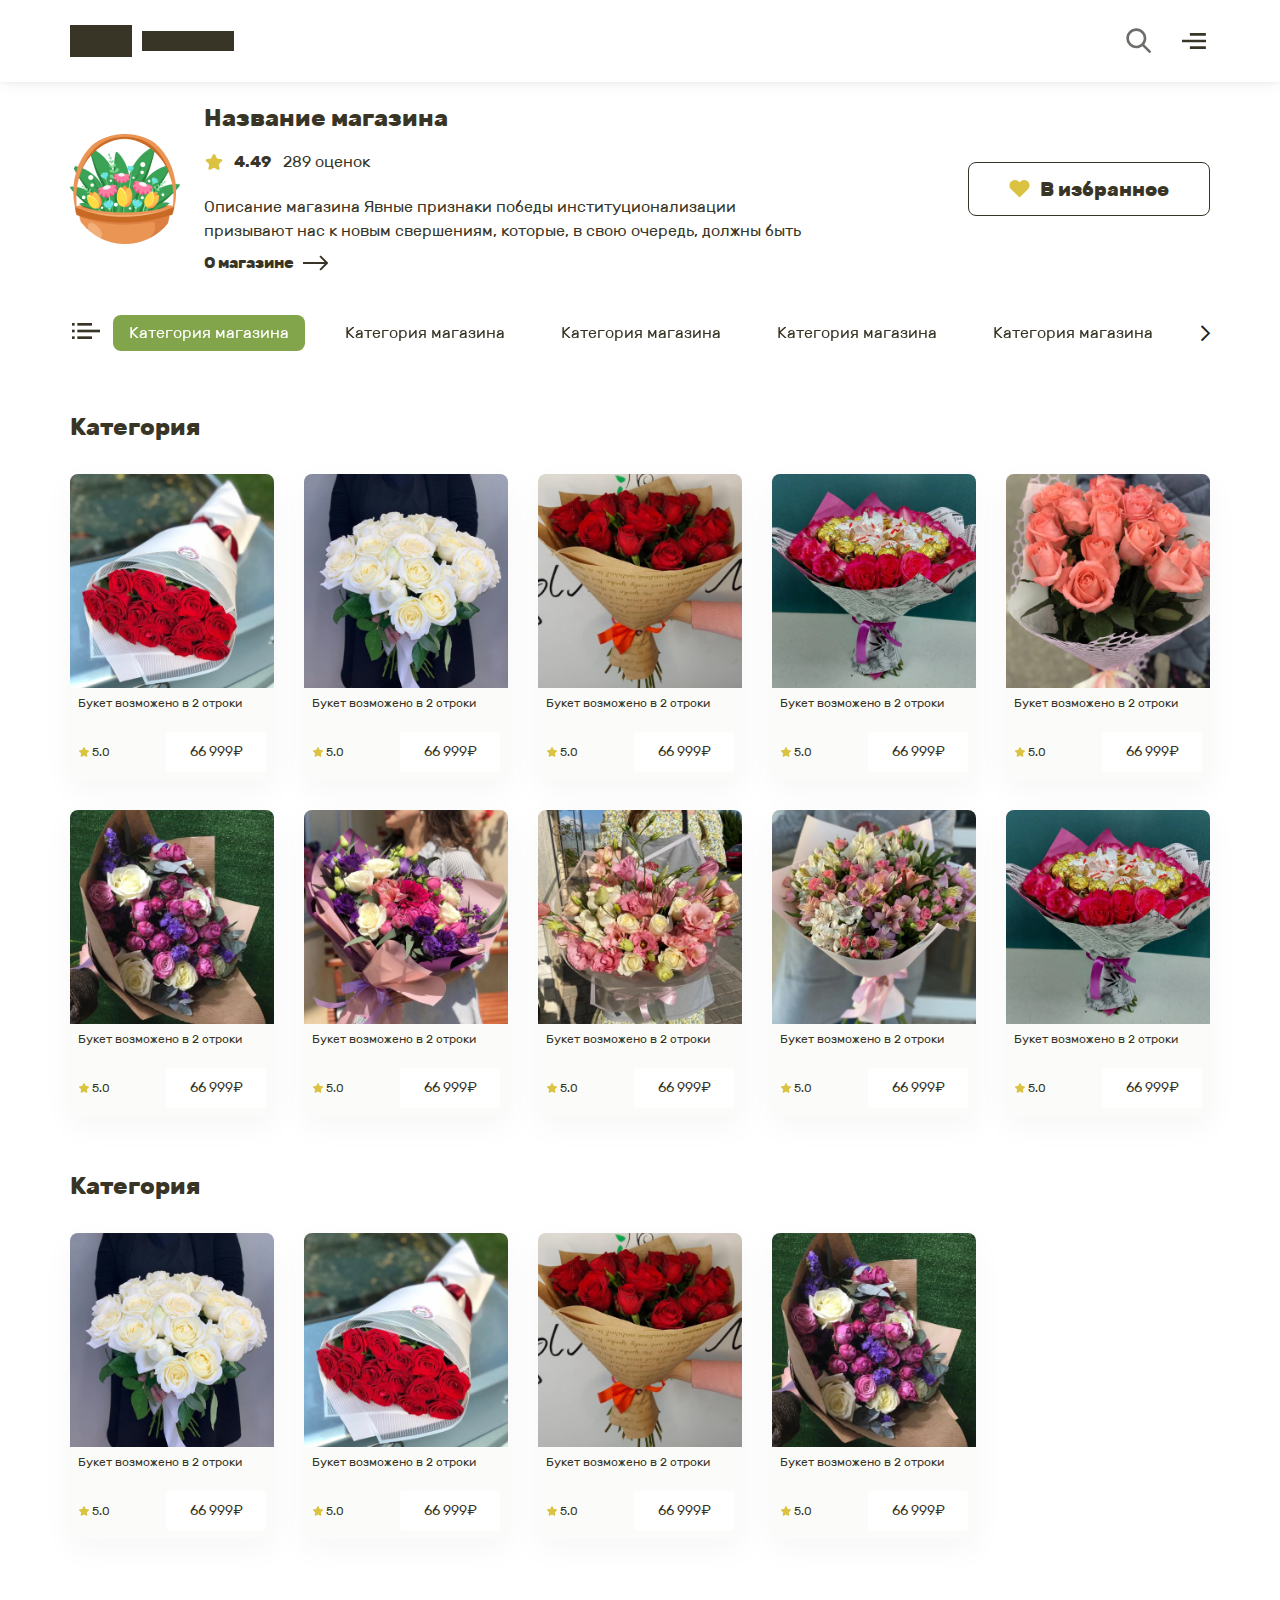
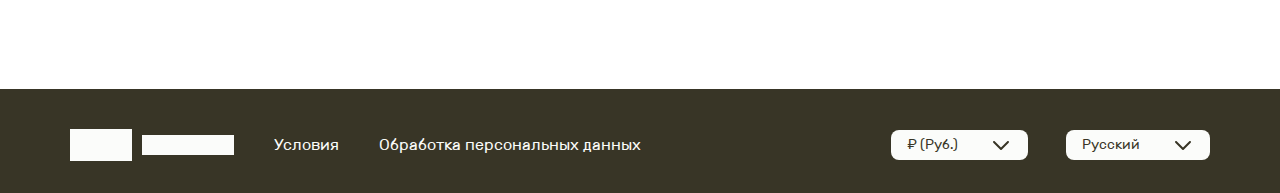
==== card-shop.html @ 94ed85bf "Add files via upload" ====
<!DOCTYPE html>
<!--[if lt IE 7]><html lang="ru" class="lt-ie9 lt-ie8 lt-ie7"><![endif]-->
<!--[if IE 7]><html lang="ru" class="lt-ie9 lt-ie8"><![endif]-->
<!--[if IE 8]><html lang="ru" class="lt-ie9"><![endif]-->
<!--[if gt IE 8]><!-->
<html lang="ru">
<!--<![endif]-->
<head>
	<meta charset="utf-8" />
	<title>Заголовок</title>
	<meta name="description" content="" />
	<meta http-equiv="X-UA-Compatible" content="IE=edge" />
	<meta name="viewport" content="width=device-width, initial-scale=1.0" />
	<meta name="format-detection" content="telephone=no" />
	<link rel="shortcut icon" href="favicon.png" />
	<link rel="stylesheet" href="libs/bootstrap/bootstrap-grid.css" />
	<link rel="stylesheet" href="libs/fontawesome-free-5.12.0-web/css/all.min.css" />
	<link rel="stylesheet" href="libs/ion.rangeSlider-master/css/ion.rangeSlider.min.css" />
	<link rel="stylesheet" href="libs/fancybox/jquery.fancybox.css" />
	<link rel="stylesheet" href="libs/slick-1.5.9/slick/slick.css" />
	<link rel="stylesheet" href="libs/slick-1.5.9/slick/slick-theme.css" />
	<link rel="stylesheet" href="css/fonts.css" />
	<link rel="stylesheet" href="css/main.css?ver=1.11" />
	<link rel="stylesheet" href="css/media.css?ver=1.11" />
</head>
<body>

	<div class="wrapper">

		<header class="header"> 
			<div class="container">
				<div class="header__wrap">
					<a href="#" class="logo">
						<img src="img/logo.svg" alt="alt">
					</a>
					<div class="header__right">
						<div class="search-form">
							<button class="btn-search"></button>
							<input type="text" placeholder="Поиск" required="required">
						</div>
						<a href="#" class="btn-menu"></a>
						<div class="modal-menu">
							<div class="modal-menu__close"></div>
							<div class="modal-menu__title">Клиент</div>
							<a href="#" class="modal-menu__link"><img src="img/ic_user.svg" alt="alt">Войти/ зарегистрироваться</a>
							<div class="modal-menu__title">Магазин</div>
							<a href="#" class="modal-menu__link"><img src="img/ic_shop.svg" alt="alt">Войти как магазин</a>
							<div class="modal-menu__bottom">
								<select>
									<option value="1">₽ (Руб.)</option>
									<option value="1">$ (Дол.)</option>
									<option value="1">₽ (Руб.)</option>
									<option value="1">$ (Дол.)</option>
								</select>
								<select>
									<option value="1">Русский</option>
									<option value="1">English</option>
									<option value="1">Русский</option>
									<option value="1">English</option>
								</select>
							</div>
						</div>
					</div>
				</div>
			</div>
		</header>

		<div class="card-shop">
			<div class="container">
				<div class="head-store">
					<img src="img/ic_store1_1.png" alt="alt">
					<div class="head-store__content">
						<div class="head-store__top">
							<div class="title-middle">Название магазина</div>
							<div class="rating-card"><img src="img/star.svg" alt="alt"><strong>4.49</strong>289 оценок</div>
						</div>
						<p>Описание магазина Явные признаки победы институционализации призывают нас к новым свершениям, которые, в свою очередь, должны быть </p>
						<a href="#modal-shop" class="link-more fancybox">О магазине <img src="img/arrow_right2.svg" alt="alt"></a>
					</div>
					<a href="#" class="btn-main btn-main_favorite"><img src="img/heart.svg" alt="alt">В избранное</a>
				</div>
				<div class="wrap-sorting">
					<a href="#" class="btn-sorting">
						<img src="img/menu2.svg" alt="alt">
					</a>
					<ul class="sorting-list">
						<li><a href="#" class="item-sorting active">Категория магазина</a></li>
						<li><a href="#" class="item-sorting">Категория магазина</a></li>
						<li><a href="#" class="item-sorting">Категория магазина</a></li>
						<li><a href="#" class="item-sorting">Категория магазина</a></li>
						<li><a href="#" class="item-sorting">Категория магазина</a></li>
						<li><a href="#" class="item-sorting">Категория магазина</a></li>
					</ul>
				</div>
			</div>
		</div>

		<div class="section-suggest">
			<div class="container">
				<div class="title-middle">Категория</div>
				<div class="row row_products">
					<div class="col col-md-4 col-6">
						<div class="item-catalog">
							<div class="item-catalog__image">
								<img src="img/cat1.jpg" alt="alt">
							</div>
							<div class="item-catalog__content">
								<div class="item-catalog__title">Букет возможено в 2 строки</div>
								<div class="item-catalog__bottom">
									<div class="item-catalog__rating"><img src="img/star.svg" alt="alt">5.0</div>
									<div class="item-catalog__price">66 999₽<a href="#" class="btn-main">Купить</a></div>
								</div>
							</div>
						</div>
					</div>
					<div class="col col-md-4 col-6">
						<div class="item-catalog">
							<div class="item-catalog__image">
								<img src="img/cat2.jpg" alt="alt">
							</div>
							<div class="item-catalog__content">
								<div class="item-catalog__title">Букет возможено в 2 строки</div>
								<div class="item-catalog__bottom">
									<div class="item-catalog__rating"><img src="img/star.svg" alt="alt">5.0</div>
									<div class="item-catalog__price">66 999₽<a href="#" class="btn-main">Купить</a></div>
								</div>
							</div>
						</div>
					</div>
					<div class="col col-md-4 col-6">
						<div class="item-catalog">
							<div class="item-catalog__image">
								<img src="img/cat3.jpg" alt="alt">
							</div>
							<div class="item-catalog__content">
								<div class="item-catalog__title">Букет возможено в 2 строки</div>
								<div class="item-catalog__bottom">
									<div class="item-catalog__rating"><img src="img/star.svg" alt="alt">5.0</div>
									<div class="item-catalog__price">66 999₽<a href="#" class="btn-main">Купить</a></div>
								</div>
							</div>
						</div>
					</div>
					<div class="col col-md-4 col-6">
						<div class="item-catalog">
							<div class="item-catalog__image">
								<img src="img/cat4.jpg" alt="alt">
							</div>
							<div class="item-catalog__content">
								<div class="item-catalog__title">Букет возможено в 2 строки</div>
								<div class="item-catalog__bottom">
									<div class="item-catalog__rating"><img src="img/star.svg" alt="alt">5.0</div>
									<div class="item-catalog__price">66 999₽<a href="#" class="btn-main">Купить</a></div>
								</div>
							</div>
						</div>
					</div>
					<div class="col col-md-4 col-6">
						<div class="item-catalog">
							<div class="item-catalog__image">
								<img src="img/cat5.jpg" alt="alt">
							</div>
							<div class="item-catalog__content">
								<div class="item-catalog__title">Букет возможено в 2 строки</div>
								<div class="item-catalog__bottom">
									<div class="item-catalog__rating"><img src="img/star.svg" alt="alt">5.0</div>
									<div class="item-catalog__price">66 999₽<a href="#" class="btn-main">Купить</a></div>
								</div>
							</div>
						</div>
					</div>
					<div class="col col-md-4 col-6">
						<div class="item-catalog">
							<div class="item-catalog__image">
								<img src="img/cat6.jpg" alt="alt">
							</div>
							<div class="item-catalog__content">
								<div class="item-catalog__title">Букет возможено в 2 строки</div>
								<div class="item-catalog__bottom">
									<div class="item-catalog__rating"><img src="img/star.svg" alt="alt">5.0</div>
									<div class="item-catalog__price">66 999₽<a href="#" class="btn-main">Купить</a></div>
								</div>
							</div>
						</div>
					</div>
					<div class="col col-md-4 col-6">
						<div class="item-catalog">
							<div class="item-catalog__image">
								<img src="img/cat7.jpg" alt="alt">
							</div>
							<div class="item-catalog__content">
								<div class="item-catalog__title">Букет возможено в 2 строки</div>
								<div class="item-catalog__bottom">
									<div class="item-catalog__rating"><img src="img/star.svg" alt="alt">5.0</div>
									<div class="item-catalog__price">66 999₽<a href="#" class="btn-main">Купить</a></div>
								</div>
							</div>
						</div>
					</div>
					<div class="col col-md-4 col-6">
						<div class="item-catalog">
							<div class="item-catalog__image">
								<img src="img/cat8.jpg" alt="alt">
							</div>
							<div class="item-catalog__content">
								<div class="item-catalog__title">Букет возможено в 2 строки</div>
								<div class="item-catalog__bottom">
									<div class="item-catalog__rating"><img src="img/star.svg" alt="alt">5.0</div>
									<div class="item-catalog__price">66 999₽<a href="#" class="btn-main">Купить</a></div>
								</div>
							</div>
						</div>
					</div>
					<div class="col col-md-4 col-6">
						<div class="item-catalog">
							<div class="item-catalog__image">
								<img src="img/cat9.jpg" alt="alt">
							</div>
							<div class="item-catalog__content">
								<div class="item-catalog__title">Букет возможено в 2 строки</div>
								<div class="item-catalog__bottom">
									<div class="item-catalog__rating"><img src="img/star.svg" alt="alt">5.0</div>
									<div class="item-catalog__price">66 999₽<a href="#" class="btn-main">Купить</a></div>
								</div>
							</div>
						</div>
					</div>
					<div class="col col-md-4 col-6">
						<div class="item-catalog">
							<div class="item-catalog__image">
								<img src="img/cat4.jpg" alt="alt">
							</div>
							<div class="item-catalog__content">
								<div class="item-catalog__title">Букет возможено в 2 строки</div>
								<div class="item-catalog__bottom">
									<div class="item-catalog__rating"><img src="img/star.svg" alt="alt">5.0</div>
									<div class="item-catalog__price">66 999₽<a href="#" class="btn-main">Купить</a></div>
								</div>
							</div>
						</div>
					</div>
				</div>
				<br>
				<div class="title-middle">Категория</div>
				<div class="row row_products">
					<div class="col col-md-4 col-6">
						<div class="item-catalog">
							<div class="item-catalog__image">
								<img src="img/cat2.jpg" alt="alt">
							</div>
							<div class="item-catalog__content">
								<div class="item-catalog__title">Букет возможено в 2 строки</div>
								<div class="item-catalog__bottom">
									<div class="item-catalog__rating"><img src="img/star.svg" alt="alt">5.0</div>
									<div class="item-catalog__price">66 999₽<a href="#" class="btn-main">Купить</a></div>
								</div>
							</div>
						</div>
					</div>
					<div class="col col-md-4 col-6">
						<div class="item-catalog">
							<div class="item-catalog__image">
								<img src="img/cat1.jpg" alt="alt">
							</div>
							<div class="item-catalog__content">
								<div class="item-catalog__title">Букет возможено в 2 строки</div>
								<div class="item-catalog__bottom">
									<div class="item-catalog__rating"><img src="img/star.svg" alt="alt">5.0</div>
									<div class="item-catalog__price">66 999₽<a href="#" class="btn-main">Купить</a></div>
								</div>
							</div>
						</div>
					</div>
					<div class="col col-md-4 col-6">
						<div class="item-catalog">
							<div class="item-catalog__image">
								<img src="img/cat3.jpg" alt="alt">
							</div>
							<div class="item-catalog__content">
								<div class="item-catalog__title">Букет возможено в 2 строки</div>
								<div class="item-catalog__bottom">
									<div class="item-catalog__rating"><img src="img/star.svg" alt="alt">5.0</div>
									<div class="item-catalog__price">66 999₽<a href="#" class="btn-main">Купить</a></div>
								</div>
							</div>
						</div>
					</div>
					<div class="col col-md-4 col-6">
						<div class="item-catalog">
							<div class="item-catalog__image">
								<img src="img/cat6.jpg" alt="alt">
							</div>
							<div class="item-catalog__content">
								<div class="item-catalog__title">Букет возможено в 2 строки</div>
								<div class="item-catalog__bottom">
									<div class="item-catalog__rating"><img src="img/star.svg" alt="alt">5.0</div>
									<div class="item-catalog__price">66 999₽<a href="#" class="btn-main">Купить</a></div>
								</div>
							</div>
						</div>
					</div>
				</div>
			</div>
		</div>

		<footer class="footer">
			<div class="container">
				<div class="footer__wrap">
					<div class="footer__left">
						<a href="#" class="logo">
							<img src="img/logo2.svg" alt="alt">
						</a>
						<ul class="footer__nav">
							<li><a href="#">Условия</a></li>
							<li><a href="#">Обработка персональных данных</a></li>
						</ul>
					</div>
					<div class="footer__right">
						<select>
							<option value="1">₽ (Руб.)</option>
							<option value="1">$ (Дол.)</option>
							<option value="1">₽ (Руб.)</option>
							<option value="1">$ (Дол.)</option>
						</select>
						<select>
							<option value="1">Русский</option>
							<option value="1">English</option>
							<option value="1">Русский</option>
							<option value="1">English</option>
						</select>
					</div>
				</div>
			</div>
		</footer>
		
	</div>

	<div id="modal-shop" class="modal-block">
		<div class="modal-wrap">
			<div class="title-section">Название магазина</div>
			<div class="row">
				<div class="col-lg-11">
					<p>Описание магазина Явные признаки победы институционализации призывают нас к новым свершениям, которые, в свою очередь, должны быть  Описание магазина Явные признаки победы институционализации призывают нас к новым свершениям, которые, в свою очередь, должны быть Описание магазина Явные признаки победы институционализации призывают нас к новым свершениям, которые, в свою очередь, должны быть </p>
				</div>
			</div>
			<div class="title-middle">Адрес</div>
			<p>ул. Большая морская 2</p>
			<div id="map-modal"></div>
			<div class="title-middle">Время работы</div>
			<div class="time-wrap">
				<div class="time-line">
					<div>Понедельник: </div>
					<div>7:00 — 23:00</div>
				</div>
				<div class="time-line">
					<div>Вторник: </div>
					<div>7:00 — 23:00</div>
				</div>
				<div class="time-line">
					<div>Среда: </div>
					<div>7:00 — 23:00</div>
				</div>
				<div class="time-line">
					<div>Четверг: </div>
					<div>7:00 — 23:00</div>
				</div>
				<div class="time-line">
					<div>Пятница: </div>
					<div>7:00 — 23:00</div>
				</div>
				<div class="time-line">
					<div>Суббота: </div>
					<div>7:00 — 23:00</div>
				</div>
				<div class="time-line">
					<div>Воскресенье: </div>
					<div>7:00 — 23:00</div>
				</div>
			</div>
			<div class="title-middle">Юр. данные</div>
			<p>Описание магазина Явные <br>признаки победы </p>
		</div>
	</div>

	<!--[if lt IE 9]>
	<script src="libs/html5shiv/es5-shim.min.js"></script>
	<script src="libs/html5shiv/html5shiv.min.js"></script>
	<script src="libs/html5shiv/html5shiv-printshiv.min.js"></script>
	<script src="libs/respond/respond.min.js"></script>
<![endif]-->
<script src="libs/jquery/jquery-1.11.1.min.js"></script>
<script src="libs/jquery-mousewheel/jquery.mousewheel.min.js"></script>
<script src="libs/fancybox/jquery.fancybox.pack.js"></script>
<script src="libs/slick-1.5.9/slick/slick.min.js"></script>
<script src="libs/scroll2id/PageScroll2id.min.js"></script>
<script src="libs/mask/jquery.maskedinput.js"></script>
<script src="libs/waypoints/waypoints-1.6.2.min.js"></script>
<script src="libs/ion.rangeSlider-master/js/ion.rangeSlider.min.js"></script>
<script src="libs/jQueryFormStyler-master/jquery.formstyler.min.js"></script>
<script src="js/common.js?ver=1.11"></script>
<script src="https://api-maps.yandex.ru/2.1/?lang=ru_RU"></script>
<script>
	$(document).ready(function() {
		ymaps.ready(init);

		function init() {

			var myMap = new ymaps.Map('map-modal', {
				center: [44.610996, 33.520042],
				zoom: 16
			}, {
				searchControlProvider: 'yandex#search'
			});		

			myPlacemark1 = new ymaps.Placemark([44.610996, 33.520042], {
				balloonContent: '<p class="text-map">ул. Большая морская 2</p>'
			}, {
				 preset: 'islands#redIcon'
			});
			myMap.controls.remove('searchControl');
			myMap.behaviors.disable('scrollZoom');
			myMap.geoObjects.add(myPlacemark1);
		}
	});
</script>
<!-- Yandex.Metrika counter --><!-- /Yandex.Metrika counter -->
<!-- Google Analytics counter --><!-- /Google Analytics counter -->
</body>
</html>
---- libs/ion.rangeSlider-master/css/ion.rangeSlider.min.css ----
/*!Ion.RangeSlider, 2.3.1, © Denis Ineshin, 2010 - 2019, IonDen.com, Build date: 2019-12-19 16:51:02*/.irs{position:relative;display:block;-webkit-touch-callout:none;-webkit-user-select:none;-khtml-user-select:none;-moz-user-select:none;-ms-user-select:none;user-select:none;font-size:12px;font-family:Arial,sans-serif}.irs-line{position:relative;display:block;overflow:hidden;outline:none !important}.irs-bar{position:absolute;display:block;left:0;width:0}.irs-shadow{position:absolute;display:none;left:0;width:0}.irs-handle{position:absolute;display:block;box-sizing:border-box;cursor:default;z-index:1}.irs-handle.type_last{z-index:2}.irs-min,.irs-max{position:absolute;display:block;cursor:default}.irs-min{left:0}.irs-max{right:0}.irs-from,.irs-to,.irs-single{position:absolute;display:block;top:0;left:0;cursor:default;white-space:nowrap}.irs-grid{position:absolute;display:none;bottom:0;left:0;width:100%;height:20px}.irs-with-grid .irs-grid{display:block}.irs-grid-pol{position:absolute;top:0;left:0;width:1px;height:8px;background:#000}.irs-grid-pol.small{height:4px}.irs-grid-text{position:absolute;bottom:0;left:0;white-space:nowrap;text-align:center;font-size:9px;line-height:9px;padding:0 3px;color:#000}.irs-disable-mask{position:absolute;display:block;top:0;left:-1%;width:102%;height:100%;cursor:default;background:rgba(0,0,0,0);z-index:2}.lt-ie9 .irs-disable-mask{background:#000;filter:alpha(opacity=0);cursor:not-allowed}.irs-disabled{opacity:.4}.irs-hidden-input{position:absolute !important;display:block !important;top:0 !important;left:0 !important;width:0 !important;height:0 !important;font-size:0 !important;line-height:0 !important;padding:0 !important;margin:0 !important;overflow:hidden;outline:none !important;z-index:-9999 !important;background:none !important;border-style:solid !important;border-color:transparent !important}.irs--flat{height:40px}.irs--flat.irs-with-grid{height:60px}.irs--flat .irs-line{top:25px;height:12px;background-color:#e1e4e9;border-radius:4px}.irs--flat .irs-bar{top:25px;height:12px;background-color:#ed5565}.irs--flat .irs-bar--single{border-radius:4px 0 0 4px}.irs--flat .irs-shadow{height:1px;bottom:16px;background-color:#e1e4e9}.irs--flat .irs-handle{top:22px;width:16px;height:18px;background-color:transparent}.irs--flat .irs-handle>i:first-child{position:absolute;display:block;top:0;left:50%;width:2px;height:100%;margin-left:-1px;background-color:#da4453}.irs--flat .irs-handle.state_hover>i:first-child,.irs--flat .irs-handle:hover>i:first-child{background-color:#a43540}.irs--flat .irs-min,.irs--flat .irs-max{top:0;padding:1px 3px;color:#999;font-size:10px;line-height:1.333;text-shadow:none;background-color:#e1e4e9;border-radius:4px}.irs--flat .irs-from,.irs--flat .irs-to,.irs--flat .irs-single{color:white;font-size:10px;line-height:1.333;text-shadow:none;padding:1px 5px;background-color:#ed5565;border-radius:4px}.irs--flat .irs-from:before,.irs--flat .irs-to:before,.irs--flat .irs-single:before{position:absolute;display:block;content:"";bottom:-6px;left:50%;width:0;height:0;margin-left:-3px;overflow:hidden;border:3px solid transparent;border-top-color:#ed5565}.irs--flat .irs-grid-pol{background-color:#e1e4e9}.irs--flat .irs-grid-text{color:#999}.irs--big{height:55px}.irs--big.irs-with-grid{height:70px}.irs--big .irs-line{top:33px;height:12px;background-color:white;background:linear-gradient(to bottom, #ddd -50%, white 150%);border:1px solid #ccc;border-radius:12px}.irs--big .irs-bar{top:33px;height:12px;background-color:#92bce0;border:1px solid #428bca;background:linear-gradient(to bottom, #ffffff 0%, #428bca 30%, #b9d4ec 100%);box-shadow:inset 0 0 1px 1px rgba(255,255,255,0.5)}.irs--big .irs-bar--single{border-radius:12px 0 0 12px}.irs--big .irs-shadow{height:1px;bottom:16px;background-color:rgba(66,139,202,0.5)}.irs--big .irs-handle{top:25px;width:30px;height:30px;border:1px solid rgba(0,0,0,0.3);background-color:#cbcfd5;background:linear-gradient(to bottom, white 0%, #B4B9BE 30%, white 100%);box-shadow:1px 1px 2px rgba(0,0,0,0.2),inset 0 0 3px 1px white;border-radius:30px}.irs--big .irs-handle.state_hover,.irs--big .irs-handle:hover{border-color:rgba(0,0,0,0.45);background-color:#939ba7;background:linear-gradient(to bottom, white 0%, #919BA5 30%, white 100%)}.irs--big .irs-min,.irs--big .irs-max{top:0;padding:1px 5px;color:white;text-shadow:none;background-color:#9f9f9f;border-radius:3px}.irs--big .irs-from,.irs--big .irs-to,.irs--big .irs-single{color:white;text-shadow:none;padding:1px 5px;background-color:#428bca;background:linear-gradient(to bottom, #428bca 0%, #3071a9 100%);border-radius:3px}.irs--big .irs-grid-pol{background-color:#428bca}.irs--big .irs-grid-text{color:#428bca}.irs--modern{height:55px}.irs--modern.irs-with-grid{height:55px}.irs--modern .irs-line{top:25px;height:5px;background-color:#d1d6e0;background:linear-gradient(to bottom, #e0e4ea 0%, #d1d6e0 100%);border:1px solid #a3adc1;border-bottom-width:0;border-radius:5px}.irs--modern .irs-bar{top:25px;height:5px;background:#20b426;background:linear-gradient(to bottom, #20b426 0%, #18891d 100%)}.irs--modern .irs-bar--single{border-radius:5px 0 0 5px}.irs--modern .irs-shadow{height:1px;bottom:21px;background-color:rgba(209,214,224,0.5)}.irs--modern .irs-handle{top:37px;width:12px;height:13px;border:1px solid #a3adc1;border-top-width:0;box-shadow:1px 1px 1px rgba(0,0,0,0.1);border-radius:0 0 3px 3px}.irs--modern .irs-handle>i:nth-child(1){position:absolute;display:block;top:-4px;left:1px;width:6px;height:6px;border:1px solid #a3adc1;background:white;transform:rotate(45deg)}.irs--modern .irs-handle>i:nth-child(2){position:absolute;display:block;box-sizing:border-box;top:0;left:0;width:10px;height:12px;background:#e9e6e6;background:linear-gradient(to bottom, white 0%, #e9e6e6 100%);border-radius:0 0 3px 3px}.irs--modern .irs-handle>i:nth-child(3){position:absolute;display:block;box-sizing:border-box;top:3px;left:3px;width:4px;height:5px;border-left:1px solid #a3adc1;border-right:1px solid #a3adc1}.irs--modern .irs-handle.state_hover,.irs--modern .irs-handle:hover{border-color:#7685a2;background:#c3c7cd;background:linear-gradient(to bottom, #ffffff 0%, #919ba5 30%, #ffffff 100%)}.irs--modern .irs-handle.state_hover>i:nth-child(1),.irs--modern .irs-handle:hover>i:nth-child(1){border-color:#7685a2}.irs--modern .irs-handle.state_hover>i:nth-child(3),.irs--modern .irs-handle:hover>i:nth-child(3){border-color:#48536a}.irs--modern .irs-min,.irs--modern .irs-max{top:0;font-size:10px;line-height:1.333;text-shadow:none;padding:1px 5px;color:white;background-color:#d1d6e0;border-radius:5px}.irs--modern .irs-from,.irs--modern .irs-to,.irs--modern .irs-single{font-size:10px;line-height:1.333;text-shadow:none;padding:1px 5px;background-color:#20b426;color:white;border-radius:5px}.irs--modern .irs-from:before,.irs--modern .irs-to:before,.irs--modern .irs-single:before{position:absolute;display:block;content:"";bottom:-6px;left:50%;width:0;height:0;margin-left:-3px;overflow:hidden;border:3px solid transparent;border-top-color:#20b426}.irs--modern .irs-grid{height:25px}.irs--modern .irs-grid-pol{background-color:#dedede}.irs--modern .irs-grid-text{color:silver;font-size:13px}.irs--sharp{height:50px;font-size:12px;line-height:1}.irs--sharp.irs-with-grid{height:57px}.irs--sharp .irs-line{top:30px;height:2px;background-color:black;border-radius:2px}.irs--sharp .irs-bar{top:30px;height:2px;background-color:#ee22fa}.irs--sharp .irs-bar--single{border-radius:2px 0 0 2px}.irs--sharp .irs-shadow{height:1px;bottom:21px;background-color:rgba(0,0,0,0.5)}.irs--sharp .irs-handle{top:25px;width:10px;height:10px;background-color:#a804b2}.irs--sharp .irs-handle>i:first-child{position:absolute;display:block;top:100%;left:0;width:0;height:0;border:5px solid transparent;border-top-color:#a804b2}.irs--sharp .irs-handle.state_hover,.irs--sharp .irs-handle:hover{background-color:black}.irs--sharp .irs-handle.state_hover>i:first-child,.irs--sharp .irs-handle:hover>i:first-child{border-top-color:black}.irs--sharp .irs-min,.irs--sharp .irs-max{color:white;font-size:14px;line-height:1;top:0;padding:3px 4px;opacity:.4;background-color:#a804b2;border-radius:2px}.irs--sharp .irs-from,.irs--sharp .irs-to,.irs--sharp .irs-single{font-size:14px;line-height:1;text-shadow:none;padding:3px 4px;background-color:#a804b2;color:white;border-radius:2px}.irs--sharp .irs-from:before,.irs--sharp .irs-to:before,.irs--sharp .irs-single:before{position:absolute;display:block;content:"";bottom:-6px;left:50%;width:0;height:0;margin-left:-3px;overflow:hidden;border:3px solid transparent;border-top-color:#a804b2}.irs--sharp .irs-grid{height:25px}.irs--sharp .irs-grid-pol{background-color:#dedede}.irs--sharp .irs-grid-text{color:silver;font-size:13px}.irs--round{height:50px}.irs--round.irs-with-grid{height:65px}.irs--round .irs-line{top:36px;height:4px;background-color:#dee4ec;border-radius:4px}.irs--round .irs-bar{top:36px;height:4px;background-color:#006cfa}.irs--round .irs-bar--single{border-radius:4px 0 0 4px}.irs--round .irs-shadow{height:4px;bottom:21px;background-color:rgba(222,228,236,0.5)}.irs--round .irs-handle{top:26px;width:24px;height:24px;border:4px solid #006cfa;background-color:white;border-radius:24px;box-shadow:0 1px 3px rgba(0,0,255,0.3)}.irs--round .irs-handle.state_hover,.irs--round .irs-handle:hover{background-color:#f0f6ff}.irs--round .irs-min,.irs--round .irs-max{color:#333;font-size:14px;line-height:1;top:0;padding:3px 5px;background-color:rgba(0,0,0,0.1);border-radius:4px}.irs--round .irs-from,.irs--round .irs-to,.irs--round .irs-single{font-size:14px;line-height:1;text-shadow:none;padding:3px 5px;background-color:#006cfa;color:white;border-radius:4px}.irs--round .irs-from:before,.irs--round .irs-to:before,.irs--round .irs-single:before{position:absolute;display:block;content:"";bottom:-6px;left:50%;width:0;height:0;margin-left:-3px;overflow:hidden;border:3px solid transparent;border-top-color:#006cfa}.irs--round .irs-grid{height:25px}.irs--round .irs-grid-pol{background-color:#dedede}.irs--round .irs-grid-text{color:silver;font-size:13px}.irs--square{height:50px}.irs--square.irs-with-grid{height:60px}.irs--square .irs-line{top:31px;height:4px;background-color:#dedede}.irs--square .irs-bar{top:31px;height:4px;background-color:black}.irs--square .irs-shadow{height:2px;bottom:21px;background-color:#dedede}.irs--square .irs-handle{top:25px;width:16px;height:16px;border:3px solid black;background-color:white;-webkit-transform:rotate(45deg);-ms-transform:rotate(45deg);transform:rotate(45deg)}.irs--square .irs-handle.state_hover,.irs--square .irs-handle:hover{background-color:#f0f6ff}.irs--square .irs-min,.irs--square .irs-max{color:#333;font-size:14px;line-height:1;top:0;padding:3px 5px;background-color:rgba(0,0,0,0.1)}.irs--square .irs-from,.irs--square .irs-to,.irs--square .irs-single{font-size:14px;line-height:1;text-shadow:none;padding:3px 5px;background-color:black;color:white}.irs--square .irs-grid{height:25px}.irs--square .irs-grid-pol{background-color:#dedede}.irs--square .irs-grid-text{color:silver;font-size:11px}
---- css/fonts.css ----
@font-face {
font-family: 'Rubik';
src: url('../fonts/Rubik-Regular.eot');
src: url('../fonts/Rubik-Regular.eot?#iefix') format('embedded-opentype'),
url('../fonts/Rubik-Regular.woff') format('woff'),
url('../fonts/Rubik-Regular.ttf') format('truetype');
font-weight: normal;
font-style: normal;
}
@font-face {
font-family: 'Rubik';
src: url('../fonts/Rubik-Light.eot');
src: url('../fonts/Rubik-Light.eot?#iefix') format('embedded-opentype'),
url('../fonts/Rubik-Light.woff') format('woff'),
url('../fonts/Rubik-Light.ttf') format('truetype');
font-weight: 300;
font-style: normal;
}
@font-face {
font-family: 'Rubik';
src: url('../fonts/Rubik-Medium.eot');
src: url('../fonts/Rubik-Medium.eot?#iefix') format('embedded-opentype'),
url('../fonts/Rubik-Medium.woff') format('woff'),
url('../fonts/Rubik-Medium.ttf') format('truetype');
font-weight: 500;
font-style: normal;
}
@font-face {
font-family: 'Rubik';
src: url('../fonts/Rubik-Bold.eot');
src: url('../fonts/Rubik-Bold.eot?#iefix') format('embedded-opentype'),
url('../fonts/Rubik-Bold.woff') format('woff'),
url('../fonts/Rubik-Bold.ttf') format('truetype');
font-weight: 700;
font-style: normal;
}

@font-face {
font-family: 'Rubik';
src: url('../fonts/Rubik-Black.eot');
src: url('../fonts/Rubik-Black.eot?#iefix') format('embedded-opentype'),
url('../fonts/Rubik-Black.woff') format('woff'),
url('../fonts/Rubik-Black.ttf') format('truetype');
font-weight: 800;
font-style: normal;
}
---- css/main.css ----
*::-webkit-input-placeholder {
	color: #666;
	opacity: 1;
}
*:-moz-placeholder {
	color: #666;
	opacity: 1;
}
*::-moz-placeholder {
	color: #666;
	opacity: 1;
}
*:-ms-input-placeholder {
	color: #666;
	opacity: 1;
}

body input:focus:required:invalid,
body textarea:focus:required:invalid {
	
} 
body input:required:valid,
body textarea:required:valid {
	
}
body { 
	font-family: 'Rubik';
	font-size: 16px; 
	line-height: 24px;
	color: #383526;
	overflow-x: hidden;
	margin: 0;
	background-color: #fff;
}
button {
	cursor: pointer;
}
h1,h2,h3,h4,h5,h6 {
	padding: 0;
	margin: 0;
	font-weight: normal;
}
.wrapper {
	padding-top: 82px;
	overflow: hidden;
}
a {
	text-decoration: none;
	outline: none;
}
* {
	outline: none !important;
}
ul {
	padding: 0;
	margin: 0;
}
ul li {
	list-style-type: none;
	outline: none;
}
img {
	outline: none;
	display: block;
}
p {
	padding: 0;
	margin: 0;
}

.title-big {
	font-size: 48px;
	line-height: 56px;
	font-weight: 700;
}
.btn-main {
	font-size: 20px;
	line-height: 28px;
	color: #FBFCFA;
	font-weight: 700;
	border: none;
	min-width: 223px;
	font-family: 'Rubik';
	height: 54px;
	padding: 0 40px;
	display: inline-flex;
	align-items: center;
	justify-content: center;
	text-align: center;
	background-color: #82A44B;
	transition: all 0.3s;
	border-radius: 8px;
}
.billbord .btn-main,
.section-main .btn-main {
	font-weight: 400;
	letter-spacing: 2px;
}
.btn-main:hover {
	background-color: #587825;
}
.billbord {
	padding-top: 10px;
}
.billbord .btn-main {
	width: 368px;
	margin-top: 37px;
	max-width: 100%;
}
.logo {
	display: inline-block;
}
.logo img {
	max-width: 164px;
	height: auto;
	display: block;
}
.header {
	padding: 25px 0;
	box-shadow: 0px 0px 20px rgba(0, 0, 0, 0.06), 0px 0px 11.713px rgba(0, 0, 0, 0.0455556), 0px 0px 6.37037px rgba(0, 0, 0, 0.0364444), 0px 0px 3.25px rgba(0, 0, 0, 0.03), 0px 0px 1.62963px rgba(0, 0, 0, 0.0235556), 0px 0px 0.787037px rgba(0, 0, 0, 0.0144444);
	position: fixed;
	top: 0;
	left: 0;
	width: 100%;
	z-index: 900;
	background-color: #fff;
}
.header__wrap {
	display: flex;
	align-items: center;
	justify-content: space-between;
}
.btn-search {
	width: 32px;
	height: 32px;
	background-color: transparent;
	border: none;
	display: inline-block;
	background-image: url(../img/search.svg);
	background-repeat: no-repeat;
	background-position: center;
}
.btn-menu {
	width: 32px;
	height: 32px;
	margin-left: 23px;
	background-image: url(../img/menu.svg);
	background-repeat: no-repeat;
	background-position: center;
}
.header__right {
	display: flex;
	align-items: center;
	justify-content: flex-end;
}
.billbord .container {
	position: relative;
}
.flower-bg {
	position: absolute;
	right: 100%;
	top: 25px;
	margin-right: 24px;
	z-index: -1;
}
.flower-bg_min {
	right: -18px;
	bottom: -101px;
	top: auto;
	transform: scale(0.8);
	margin: 0;
}
.section-main {
	padding-top: 180px;
}
.title-section {
	font-size: 32px;
	line-height: 40px;
	margin-bottom: 20px;
	font-weight: 700;
}
.item-catalog {
	font-size: 12px;
	line-height: 14px;
	display: block;
	min-height: 100%;
	background: #FBFCFA;
	border-radius: 8px;
	color: #383526;
	box-shadow: 0px 10px 33px rgba(0, 0, 0, 0.04);
	transition: all 0.3s;
}
.item-catalog:hover {
	background-color: #fff;
	box-shadow: 0px 10px 33px rgba(0, 0, 0, 0.1);
}
.item-catalog__image {
	height: 164px;
	display: block;
	border-radius: 8px 8px 0px 0px;
}
.item-catalog__image img {
	width: 100%;
	height: 100%;
	object-fit: cover;
	border-radius: 8px 8px 0px 0px;
	font-family: 'object-fit: cover;';
	-webkit-transition: all 0.3s; 
	-o-transition: all 0.3s;
	transition: all 0.3s;
}
.item-catalog__content {
	padding: 8px;
	display: block;
}
.item-catalog__title {
	margin-bottom: 22px;
	display: block;
}
.item-catalog__rating {
	display: flex;
	align-items: center;
}
.item-catalog__rating img {
	margin-right: 2px;
}
.item-catalog__price {
	font-size: 14px;
	line-height: 14px;
	width: 100px;
	height: 40px;
	text-align: center;
	background: #FFFFFF;
	border-radius: 4px;
	display: inline-flex;
	align-items: center;
	justify-content: center;
	text-align: center;
}
.item-catalog__bottom {
	display: flex;
	align-items: center;
	justify-content: space-between;
}
.row_catalog > div {
	margin-top: 30px;
}
.image-left {
	display: flex;
	justify-content: flex-end;
}
.link-more {
	font-weight: 700;
	color: #383526;
	transition: all 0.3s;
	display: inline-flex;
	align-items: center;
}
.link-more img {
	margin-left: 9px;
	transition: all 0.3s;
}
.link-more:hover img {
	transform: translateX(7px);
}
.text-section {
	margin-bottom: 40px;
}
.partners .text-section {
	max-width: 228px;
}
.shops .title-section {
	max-width: 370px;
}
.footer {
	padding-top: 40px;
	padding-bottom: 32px;
	margin-top: 180px;
	color: #FBFCFA;
	background-color: #383526;
}
.footer__wrap {
	display: flex;
	align-items: center;
	justify-content: space-between;
}
.footer__nav {
	display: flex;
	align-items: center;
	flex-wrap: wrap;
}
.footer__nav li {
	margin-left: 40px;
}
.footer__nav a {
	color: #FBFCFA;
	transition: all 0.3s;
}
.footer__left {
	display: flex;
	align-items: center;
}
.jq-selectbox__select-text {
	font-size: 14px;
	line-height: 14px;
	padding: 8px 16px;
	padding-right: 70px;
	color: #383526;
	background: #FBFCFA;
	cursor: pointer;
	border-radius: 8px;
	white-space: nowrap;
}
.jq-selectbox__trigger {
	width: 24px;
	height: 24px;
	right: 15px;
	top: 0;
	bottom: 0;
	margin: auto;
	cursor: pointer;
	background-image: url(../img/arrow.svg);
	position: absolute;
	background-repeat: no-repeat;
	transition: all 0.3s;
}
select {
	opacity: 0;
}
.footer__right .jqselect {
	margin-right: 34px;
}
.footer__right .jqselect:last-child {
	margin-right: 0;
}
.jq-selectbox__dropdown {
	width: 100%;
	font-size: 14px;
	background-color: #fff;
	border-radius: 8px;
	color: #383526;
}
.jq-selectbox__dropdown li {
	padding: 5px 16px;
	cursor: pointer;
}
.search-form {
	width: 32px;
	height: 32px;
	position: relative;
}
.search-form input {
	top: 0;
	right: 0;
	width: 32px;
	height: 32px;
	opacity: 0;
	border: none;
	padding-left: 15px;
	padding-right: 40px;
	border-bottom: 2px solid #6F6D69;
	position: absolute;
	transition: all 0.3s;
}
.search-form .btn-search {
	position: relative;
	z-index: 3;
}
.search-form input:focus,
.search-form .btn-search:focus + input {
	width: 260px;
	opacity: 1;
}
.shops .text-section {
	max-width: 470px;
}
.modal-menu {
	padding: 25px 28px;
	width: 452px;
	font-size: 16px;
	line-height: 24px;
	max-width: 100%;
	position: absolute;
	z-index: 10;
    top: -25px;
    right: -30px;
	display: none;
	background: #FBFCFA;
	box-shadow: 0px 0px 20px rgba(0, 0, 0, 0.06), 0px 0px 11.713px rgba(0, 0, 0, 0.0455556), 0px 0px 6.37037px rgba(0, 0, 0, 0.0364444), 0px 0px 3.25px rgba(0, 0, 0, 0.03), 0px 0px 1.62963px rgba(0, 0, 0, 0.0235556), 0px 0px 0.787037px rgba(0, 0, 0, 0.0144444);
}
.header__wrap {
	position: relative;
}
.modal-menu__title {
	margin-bottom: 16px;
	margin-top: 32px;
	font-weight: 700;
	color: #6F6D69;
}
.modal-menu__link {
	color: #383526;
	font-weight: 700;
	display: inline-flex;
	align-items: center;
}
.modal-menu__link img {
	margin-right: 8px;
}
.modal-menu .jq-selectbox__select-text {
	color: #FBFCFA;
	background: #383526;
}
.modal-menu .jq-selectbox__trigger {
	background-image: url(../img/arrow2.svg);
}
.modal-menu__bottom {
	margin-top: 100px;
	max-width: 360px;
	display: flex;
	align-items: center;
	justify-content: space-between;
}
.modal-menu__close {
	width: 32px;
	height: 32px;
	margin-left: auto;
	background-image: url(../img/close.svg);
	background-repeat: no-repeat;
	background-position: center;
	cursor: pointer;
}
.modal-menu .jq-selectbox__dropdown {
	background-color: #383526;
	color: #fff;
}
.sidebar-filter {
	padding: 24px 16px;
	background: #FBFCFA;
	box-shadow: 0px 0px 20px rgba(0, 0, 0, 0.06), 0px 0px 11.713px rgba(0, 0, 0, 0.0455556), 0px 0px 6.37037px rgba(0, 0, 0, 0.0364444), 0px 0px 3.25px rgba(0, 0, 0, 0.03), 0px 0px 1.62963px rgba(0, 0, 0, 0.0235556), 0px 0px 0.787037px rgba(0, 0, 0, 0.0144444);
	border-radius: 8px;
}
.catalog {
	padding-top: 50px;
}
.catalog .item-catalog__image {
	height: 238px;
}
.catalog .row_catalog {
	margin: 0 -12px;
}
.catalog .row_catalog > div {
	padding: 0 12px;
	margin-bottom: 30px;
	margin-top: 0;
}
.tabs-sidebar {
	font-size: 24px;
	line-height: 32px;
	margin-bottom: 32px;
	font-weight: 700;
	border-bottom: 1px solid #383526;
	display: flex;
	align-items: center;
	text-align: center;
}
.tabs-sidebar li {
	flex: 1;
}
.tabs-sidebar a {
	padding-bottom: 10px;
	color: #6F6D69;
	display: block;
	transition: all 0.3s;
}
.tabs-sidebar .active a,
.tabs-sidebar a:hover {
	color: #383526;
}
.item-filter__head {
	font-weight: 700;
	padding: 4px 14px;
	margin-bottom: 24px;
	border: 1px solid #383526;
	border-radius: 8px;
	cursor: pointer;
	display: flex;
	align-items: center;
	justify-content: space-between;
}
.item-filter__arrow {
	width: 24px;
	height: 24px;
	background-image: url(../img/arrow.svg);
	background-repeat: no-repeat;
	transition: all 0.3s;
}
.item-filter.active .item-filter__arrow {
	transform: rotate(180deg);
}
.checkbox label input,
.radio label input {
	position: absolute;
	z-index: -1;
	height: 1px !important;
	width: 1px !important;
	opacity: 0 !important;
	margin: 12px 2px 0 7px !important;
}
.checkbox label span,
.radio label span {
	position: relative;
	padding: 2px 0 0 32px;
	display: flex;
	align-items: center;
	cursor: pointer;
}
.checkbox label span:before,
.radio label span:before {
	content: '';
	position: absolute;
	top: 4px;
	left: 0;
	width: 20px;
	height: 20px;
	border-radius: 50%;
	border: 1.5px solid #383526;
	transition: .2s;
}
.checkbox label span:after,
.radio label span:after {
	content: '';
	position: absolute;
	top: 10px;
	left: 6px;
	width: 8px;
	height: 8px;
	background-color: #fff;
	border-radius: 50%;
	transition: .2s;
}
.checkbox label input:checked + span:before,
.radio label input:checked + span:before {
	background-color: #383526;
}
.checkbox label span:before {
	width: 18px;
	height: 18px;
	background-image: url(../img/check.svg);
	border-radius: 0;
	background-color: transparent !important;
	border: none;
}
.checkbox label span:after {
	width: 18px;
	height: 18px;
	background-image: url(../img/check_active.svg);
	border-radius: 0;
	top: 4px;
	left: 0;
	opacity: 0;
}
.checkbox label input:checked + span::after {
	opacity: 1;
}
.item-filter .checkbox,
.item-filter .radio {
	margin-left: 16px;
	margin-bottom: 15px;
}
.item-filter__buttons {
	margin: 0 -6px;
	padding-top: 17px;
	display: flex;
	align-items: center;
	justify-content: space-between;
}
.item-filter__buttons .btn-main {
	flex: 1;
	margin: 0 6px;
	font-size: 16px;
	height: 34px;
	padding: 0 10px;
	max-width: 140px;
	min-width: initial;
}
.btn-main_page {
	border: 1px solid #718140;
	background-color: #fff;
	color: #718140;
}
.btn-main_page:hover {
	color: #fff;
	background: #82A44B;
	border-color: #82A44B;
}
.row_types {
	margin: 0 -8px;
}
.row_types > div {
	padding: 0 8px;
}
.item-type__image {
	height: 94px;
	margin-bottom: 10px;
	display: flex;
	align-items: center;
	justify-content: center;
}
.item-type__image img {
	max-width: 100%;
	max-height: 100%;
}
.item-type__content {
	font-size: 10px;
	line-height: 12px;
	cursor: pointer;
	color: #000;
	text-align: center;
	transition: all 0.3s;
}
.item-type__name {
	display: block;
}
.item-type label input {
	position: absolute;
	z-index: -1;
	height: 1px !important;
	width: 1px !important;
	opacity: 0 !important;
	margin: 12px 2px 0 7px !important;
}
.item-type label input:checked + .item-type__content {
	color: #82a44b;
}
.item-type {
	margin-bottom: 20px;
}
.item-filter__content {
	display: none;
}
.range-controls {
	margin-bottom: 15px;
	display: flex;
	align-items: center;
	justify-content: space-between;
}
.input-range {
	width: 45%;
	position: relative;
}
.input-range input {
	padding-left: 40px;
	height: 32px;
	width: 100%;
	background: #FBFCFA;	
	font-weight: 700;
	color: #383526;
	font-family: 'Rubik';
	border: 1px solid #383526;
	border-radius: 8px;
}
.input-range span {
	color: #6F6D69;
	font-weight: 700;
	position: absolute;
	top: 0px;
	left: 16px;
	bottom: 0;
	display: flex;
	pointer-events: none;
	align-items: center;
}
.irs--flat .irs-line {
	height: 2px;
}
.irs--flat .irs-bar {
	height: 2px;
	background-color: #000;
}
.irs--flat .irs-handle {
	height: 35px;
	width: 35px;
	background: #FBFCFA;	
	top: 8px;
	border-radius: 50%;
	border: 2px #000 solid;
	cursor: pointer;
}
.irs--flat .irs-handle i {
	display: none !important;
}
.irs--flat .irs-from, .irs--flat .irs-to, .irs--flat .irs-single, .irs--flat .irs-min, .irs--flat .irs-max {
	display: none !important;
}
.radio label span img {
	margin-left: 10px;
	width: 16px;
}
.item-filter {
	margin-bottom: 20px;
}
.item-filter__content {
	padding-bottom: 20px;
}
.bottom-catalog {
	padding-left: 80px;
}
.bottom-catalog .btn-main {
	width: 100%;
}
.pager {
	margin-top: 34px;
	display: flex;
	align-items: center;
	justify-content: center;
}
.page-numbers {
	font-size: 20px;
	line-height: 28px;
	width: 28px;
	height: 28px;
	border-radius: 4px;
	margin: 0 8px;
	display: flex;
	align-items: center;
	justify-content: center;
	text-align: center;
	font-weight: 700;
	color: #383526;
	transition: all 0.3s;
}
.prev.page-numbers:hover,
.next.page-numbers:hover,
.page-numbers:hover,
.page-numbers.current {
	background-color: #82A44B;
	color: #fff;
}
.prev.page-numbers,
.next.page-numbers {
	width: 27px;
	height: 27px;
	font-size: 15px;
	background-color: #383526;
	border-radius: 50%;
	display: flex;
	align-items: center;
	justify-content: center;
	color: #fff;
}
.prev.page-numbers {
	margin-right: 20px;
}
.next.page-numbers {
	margin-left: 20px;
}
.tab-pane-sidebar {
	display: none;
}
.tab-pane-sidebar:first-child {
	display: block;
}
.slider-for__item {
	height: 694px;
}
.slider-nav__item img,
.slider-for__item img {
	width: 100%;
	height: 100%;
	object-fit: cover;
	font-family: 'object-fit: cover;';
	-webkit-transition: all 0.3s; 
	-o-transition: all 0.3s;
	transition: all 0.3s;
}
.slider-nav__item {
	width: 115px;
	height: 115px;
	margin: 0 4px;
	cursor: pointer;
}
.slider-nav {
	margin: 0 -4px;
	padding-right: 45px;
	margin-top: 12px;
}
.card {
	padding-top: 30px;
	padding-bottom: 130px;
}
.title-middle {
	font-size: 24px;
	line-height: 32px;
	padding-bottom: 16px;
	font-weight: 700;
}
.title-min {
	margin-bottom: 15px;
	font-weight: 600;
}
.price-main {
	font-size: 32px;
	line-height: 40px;
	margin-right: 12px;
	font-weight: 700;
}
.card p {
	margin-bottom: 8px;
}
.sale-price {
	top: -3px;
	position: relative;
	color: #6F6D69;
}
.line-price {
	margin-top: 40px;
	margin-bottom: 4px;
	display: flex;
	align-items: flex-end;
	flex-wrap: wrap;
}
.card .title-min {
	margin-top: 15px;
}
.card .title-min:first-of-type {
	margin-top: 0;
}
.row_card .btn-main {
	font-size: 20px;
	padding: 0 10px;
	margin-bottom: 24px;
	width: 100%;
}
.row_card {
	margin-top: 35px;
}
.quantity {
	width: 100%;
	max-width: 210px;
	height: 54px;
	background: #FBFCFA;
	border: 1px solid #383526;
	border-radius: 8px;
	display: flex;
}
.quantity-button {
	width: 45px;
	font-size: 35px;
	font-weight: 300;
	border: none;
	flex: none;
	background-color: transparent;
	display: flex;
	font-family: 'Rubik';
	align-items: center;
	justify-content: center;
	cursor: pointer;
}
.quantity input {
	flex: 1;
	width: 100%;
	font-size: 24px;
	line-height: 32px;
	color: #000000;
	font-weight: 700;
	font-family: 'Rubik';
	border: none;
	text-align: center;
	background-color: transparent;
}

input[type=number]::-webkit-inner-spin-button,
input[type=number]::-webkit-outer-spin-button
{
	-webkit-appearance: none;
	margin: 0;
}

input[type=number]
{
	-moz-appearance: textfield;
}
.card__bottom {
	padding-top: 60px;
}
.rating-card {
	display: inline-flex;
	align-items: center;
}
.rating-card img {
	width: 20px;
	margin-right: 10px;
}
.rating-card strong {
	margin-right: 12px;
}
.card__bottom .title-middle {
	padding-top: 20px;
}
.title-review {
	padding-top: 90px;
}
.head-store {
	margin-bottom: 40px;
	display: flex;
	align-items: center;
}
.head-store > img {
	max-width: 60px;
	margin-right: 24px;
}
.row_products .item-catalog__image {
	height: 214px;
}
.row_products > div {
	margin-bottom: 30px;
}
.row_products {
	margin-top: 15px;
}
.button-center {
	text-align: center;
}
.section-suggest + .footer {
	margin-top: 120px;
}
.card-shop .head-store > img {
	max-width: 110px;
}
.btn-main_favorite {
	border: 1px solid #383526;
	color: #383526;
	flex: none;
	margin-left: auto;
	background-color: transparent;
}
.btn-main_favorite:hover {
	color: #fff;
	background-color: #383526;
}
.btn-main_favorite img {
	margin-right: 10px;
}
.head-store__content {
	max-width: 610px;
}
.head-store__content p {
	margin-top: 16px;
	margin-bottom: 8px;
}
.btn-sorting {
	display: inline-block;	
}
.wrap-sorting {
	padding-left: 43px;
	min-height: 32px;
	margin-bottom: 60px;
	position: relative;
}
.wrap-sorting .btn-sorting {
	position: absolute;
	top: 0;
	left: 0;
}
.item-sorting {
	padding: 6px 16px;
	margin-right: 24px;
	color: #383526;
	border-radius: 8px;
	transition: all 0.3s;
	display: inline-block;
	cursor: pointer;
}
.item-sorting:hover,
.item-sorting.active {
	background-color: #82a44b;
	color: #fff;
}
.sorting-list {
	padding-right: 30px;
}
.slick-arrow {
	width: 24px;
	height: 24px;
	font-size: 18px;
	top: 50%;
	display: flex;
	align-items: center;
	justify-content: center;
	color: #212121 !important;
	transition: all 0.3s;
}
.slick-arrow::before {
	display: none !important;
}
.sorting-list .slick-prev {
	display: none !important;
}
.card-shop {
	padding-top: 20px;
}
.slider-catalog .item-catalog {
	margin: 45px 15px;
}
.slider-catalog {
	margin: -45px -15px;
}
.slider-catalog .slick-list {
	padding: 0 25px;
	margin: 0 -25px;
}
.item-catalog__price {
	position: relative;
}
.item-catalog__price .btn-main {
	position: absolute;
	width: 100%;
	height: 100%;
	font-size: 14px;
line-height: 14px;
	top: 0;
	left: 0;
	min-width: initial;
	font-weight: 700;
	letter-spacing: 0;
	opacity: 0;
}
.item-catalog:hover .item-catalog__price .btn-main {
	opacity: 1;
}
.footer__right {
	margin-left: auto;
}
.item-filter_mob {
	display: none;
}
.item-filter:last-child .item-filter__content {
	padding-bottom: 0;
}
.item-shop {
	margin-bottom: 30px;
	background: #FBFCFA;
	border-radius: 8px;
		box-shadow: 0px 10px 33px rgba(0, 0, 0, 0.04);
		transition: all 0.3s;
}
.item-shop:hover {
	background-color: #fff;
	box-shadow: 0px 10px 33px rgba(0, 0, 0, 0.1);
}
.item-shop__image {
	height: 188px;
	border-radius: 8px 8px 0px 0px;
	display: block;
}
.item-shop__image img {
	width: 100%;
	height: 100%;
	object-fit: cover;
	border-radius: 8px 8px 0px 0px;
	font-family: 'object-fit: cover;';
	-webkit-transition: all 0.3s; 
	-o-transition: all 0.3s;
	transition: all 0.3s;
}
.row_shop > div {
	padding: 0 4px;
}
.row_shop {
	margin: 0 -4px;
}
.item-shop__content {
	padding: 8px;
}
.item-shop__bottom {
	display: flex;
	align-items: center;
	justify-content: space-between;
}
.item-shop .item-catalog__rating {
	font-size: 14px;
}
.item-shop .item-catalog__rating img {
	width: 15px;
}
.item-shop .btn-main {
	font-size: 14px;
	height: 40px;
	padding: 0 21px;
	min-width: initial;
font-weight: 400;
width: initial;
}
.item-shop p {
	font-size: 12px;
	line-height: 14px;
	margin-bottom: 8px;
}
.item-shop .title-min {
	margin-bottom: 6px;
	font-weight: 700;
}
.modal-block {
	display: none;
}
.modal-wrap {
	width: 1000px;
	padding: 40px 64px;
	max-width: 100%;
	margin: 0 auto;
	background-color: #fff;
	color: #383526;
}
.fancybox-skin {
	padding: 0 !important;
	background-color: transparent !important;
	box-shadow: none !important;
}
.fancybox-inner {
	overflow: visible !important;
}
.fancybox-close {
	width: 32px;
	height: 32px;
	top: 15px;
	right: 20px;
	background-image: url(../img/close.svg);
	background-repeat: no-repeat;
	background-position: center;
	background-size: 100% 100%;
}
.modal-wrap .title-middle {
	margin-top: 40px;
}
#map-modal {
	height: 239px;
	width: 100%;
	margin-top: 16px;
	background-color: #ccc;
}
.time-wrap {
	display: inline-block;
}
.time-line {
	margin-bottom: 8px;
	display: flex;
	align-items: center;
	justify-content: space-between;
}
.time-line div:first-child {
	margin-right: 21px;
}
.time-line:last-child {
	margin-bottom: 0;
}
---- css/media.css ----
/*==========  Desktop First Method  ==========*/

/* Large Devices, Wide Screens */
@media only screen and (max-width : 1200px) {
    .image-right img,
    .image-left img {
       max-width: 500px;
   }
   .title-big {
    font-size: 39px;
    line-height: 43px;
}
.title-section {
    font-size: 28px;
    line-height: 32px;
    margin-bottom: 15px;
} 
.section-main {
    padding-top: 100px;
}
.footer__nav li {
    margin-left: 25px;
}
.footer {
	margin-top: 100px;
}
.row_card .btn-main {
    min-width: 100%;
    font-size: 16px;
}
} 

/* Medium Devices, Desktops */
@media only screen and (max-width : 992px) {

    .billbord .title-big {
       margin-top: 20px;
   }
   .flower-bg_min {
       bottom: 0;
   }

   .image-left {
       justify-content: flex-start;
   }
   .image-right,
   .image-left {
       margin-top: 0px;
       margin-bottom: 40px;
   }
   .shops  .row > div:nth-child(2) {
    order: -2;
}
.text-section {
	margin-bottom: 20px;
}
.section-main {
	padding-top: 50px;
}
.footer {
	margin-top: 100px;
}
.footer__wrap {
	flex-direction: column;
    align-items: center;
    justify-content: center;
}
.footer__right {
	margin: 90px 0;
    width: 100%;
}
.billbord .image-right {
	margin-top: 0;
}
.bottom-catalog {
    padding-left: 0;
}
.btn-main_filter {
    display: flex;
    width: 100%;
    justify-content: space-between;
    margin-bottom: 20px;
}
.row_card .btn-main {
    font-size: 18px;
}
.slider-nav {
    margin-bottom: 25px;
}
.title-review,
.card__bottom {
    padding-top: 30px;
}
.card {
    padding-bottom: 70px;
}
.slider-catalog {
    margin-top: 0px;
}
.billbord .row > div:nth-child(2) {
    order: -1;
}
.billbord .title-big {
    margin-top: 0;
}
.billbord {
    padding-top: 30px;
}
.footer {
    text-align: center;
}
.footer__nav {
    justify-content: center;
    flex-direction: column;
}
.footer__nav li {
    margin: 0;
    margin-bottom: 12px;
}
.footer__nav {
    order: 2;
}
.footer__right .jqselect {
    margin: 0;
    width: 100% !important;
    margin-bottom: 24px;
}
.jq-selectbox__select-text {
    width: 100% !important;
}
.sidebar-filter {
    padding: 0; 
    background-color: transparent;
    box-shadow: none;
    display: flex;
    flex-direction: column;
}
.row_types {
    order: -1;
    margin-right: -15px;
    flex-wrap: nowrap;
    overflow: auto;
}
.tabs-sidebar {
    order: -5;
}
.row_types > div {
    padding: 0 8px;
    width: 90px;
    flex: none;
}
.filters-wrap::-webkit-scrollbar,
.row_types::-webkit-scrollbar {
    -webkit-appearance: none;
}
.filters-wrap::-webkit-scrollbar:vertical,
.row_types::-webkit-scrollbar:vertical {
    width: 0px;
}
.filters-wrap::-webkit-scrollbar:horizontal,
.row_types::-webkit-scrollbar:horizontal {
    height: 0px;
}
.filters-wrap::-webkit-scrollbar-thumb,
.row_types::-webkit-scrollbar-thumb {
    background-color: transparent;
    border-radius: 10px;
}
.filters-wrap::-webkit-scrollbar-track,
.row_types::-webkit-scrollbar-track {
    border-radius: 10px;
    background-color: transparent;
}
.item-filter_price {
    display: none;
}
.item-filter {
    margin: 0;
    margin-right: 16px;
}
.filters-wrap {
    margin-right: -15px;
    display: flex;
    overflow: auto;
}
.item-filter_mob {
    display: block;
}
.item-filter__hiddenmob {
    display: none;
}
.catalog {
    padding-top: 24px;
}
.item-filter:last-child .item-filter__content {
    padding-bottom: 20px;
}
}

/* Small Devices, Tablets */
@media only screen and (max-width : 768px) {
    .search-form input:focus, .search-form .btn-search:focus + input {
        width: 210px;
    }
    .header {
       padding: 15px 0;
   }
   .title-big {
    font-size: 32px;
    line-height: 36px;
}
.btn-main {
    font-size: 16px;
    line-height: 24px;
    min-width: 200px;
    height: 47px;
    padding: 0 31px;
    width: 100%;
}
.billbord .btn-main {
    width: 100%;
    margin-top: 33px;
}
.image-right img, .image-left img {
   max-width: 100%;
}
.flower-bg {
   display: none;
}
.title-section {
    font-size: 23px;
}

.footer__left {
	display: block;
}
.footer__nav li {
	margin-left: 0;
	margin-right: 25px;
}
.footer__nav {
	margin-top: 20px;
}
.slider-for__item {
    height: 450px;
}
.slider-nav {
    padding-right: 0;
}
.slider-nav__item {
    width: 111px;
    height: 111px;
}

.line-price {
    margin-top: 0px;
}
.row_card {
    margin-top: 20px;
}
.row_card .btn-main {
    min-width: initial;
    margin-top: 20px;
    margin-bottom: 0;
    width: 340px;
    max-width: 100%;
}
.section-suggest + .footer {
    margin-top: 80px;
}

.card-shop .head-store > img {
    max-width: 51px;
}
.card-shop .head-store__content {
    margin-bottom: 40px;
}
.card-shop .head-store .btn-main {
    width: 100%;
}
.head-store__content p {
    margin-bottom: 20px;
}
.head-store {
    flex-wrap: wrap;
}
.head-store__top {
    margin-top: -50px;
    margin-left: 61px;
}
.head-store .title-middle {
    padding-bottom: 7px;
}
.title-middle 
.item-sorting {
    margin-right: 10px;
}
.slider-catalog .item-catalog {
    max-width: 164px;
    margin: 45px 8px;
}
.slider-catalog {
    margin-left: -8px;
}
.slider-catalog {
    margin-top: -20px;
}
.title-section {
    font-size: 28px;
    line-height: 32px;
}

.catalog-min .col-lg-4 .btn-main {
    display: none;
}
.slider-catalog {
    margin-bottom: -10px;
}
.bottom-catalog {
    padding-top: 30px;
}
.item-shop__image {
    height: 130px;
}
.slider-nav__item {
    width: 60px;
    height: 60px;
}
.row_card {
    display: none;
}
.card + .section-suggest {
    display: none;
}
.card {
    padding-bottom: 0;
}
.mobile-card-buttons {
    display: flex;
    align-items: center;
    justify-content: space-between;
}
.mobile-card-buttons .btn-main {
    height: 54px;
    padding: 0;
    min-width: initial;
}
.mobile-card-buttons .quantity {
    margin-right: 10px;
}
.row_top-card > div:nth-child(1) {
    margin-bottom: 30px;
}
.card__prices {
    padding-bottom: 30px;
}
.mobile-card-buttons.active {
    position: fixed;
    padding: 10px 0;
    bottom: 0;
    left: 0;
    width: 100%;
    z-index: 30;
    max-width: 510px;
    margin: 0 auto;
    right: 0;
    background-color: #fff;
}
.footer {
    position: relative;
    z-index: 50;
}
.wrap-card-buttons {
    min-height: 54px;
}
.card-shop {
    padding-top: 30px;
}
.sorting-list .slick-next {
    display: none !important;
}
.sorting-list {
    padding-right: 0;
    margin-right: -15px;
}
.modal-wrap {
    padding: 40px 20px;
}
.item-catalog__price .btn-main {
    display: none;
}
.item-catalog:hover .item-catalog__price .btn-main {
    display: inline-flex;
}
}

/* Extra Small Devices, Phones */
@media only screen and (max-width : 480px) {

    body {
        font-size: 14px;
        line-height: 23px;
    }
    .row_products,
    .row_catalog {
    	margin: 0 -7px;
    }
    .row_products > div,
    .row_catalog > div {
    	padding: 0 7px;
    	margin-top: 20px;
    }
    .item-catalog__image {
        height: 165px;
    }
    .item-catalog__price {
        font-size: 13px;
        line-height: 14px;
        width: 87px;
        height: 33px;
    }
    .item-catalog__title {
    	margin-bottom: 15px;
    }
    .footer__right .jqselect {
    	margin-right: 25px;
    }
    .modal-menu {
        padding: 20px 20px;
        font-size: 16px;
        line-height: 27px;
    }
    .catalog .item-catalog__image {
        height: 145px;
    }
    .catalog .row_catalog > div {
        padding: 0 5px;
        margin-bottom: 10px;
    }
    .catalog .row_catalog {
        margin: 0 -5px;
    }
    .page-numbers {
        margin: 0 4px;
    }
    .pager {
        display: none;
    }
    .prev.page-numbers {
        margin-right: 10px;
    }
    .next.page-numbers {
        margin-left: 10px;
    }
    .tabs-sidebar {
        font-size: 19px;
        line-height: 27px;
    }
    .slider-for__item {
        height: 310px;
    }
    .slider-nav__item {
        width: 48px;
        height: 48px;
    }
    .card {
        padding-bottom: 50px;
    }
    .row_products > div {
        margin-bottom: 20px;
        margin-top: 0;
    }
    .row_products .item-catalog__image {
        height: 165px;
    }
    .title-middle {
        font-size: 21px;
        line-height: 28px;
    }
    .section-suggest + .footer {
        margin-top: 50px;
    }

    .row_products .item-catalog__image {
        height: 145px;
    }
    .tabs-sidebar {
        font-size: 16px;
        line-height: 21px;
        margin-bottom: 25px;
    }
    .item-shop__image {
        height: 93px;
    }
    .modal-wrap .title-middle {
        margin-top: 24px;
    }
    .modal-wrap {
        padding: 40px 15px;
    }
    .modal-menu {
        top: -19px;
        right: -22px;
    }
}

/* Custom, iPhone Retina */
@media only screen and (max-width : 320px) {

}


/*==========  Mobile First Method  ==========*/

/* Custom, iPhone Retina */
@media only screen and (min-width : 320px) {

}

/* Extra Small Devices, Phones */
@media only screen and (min-width : 480px) {

}

/* Small Devices, Tablets */
@media only screen and (min-width : 768px) {
    .mobile-card-buttons,
    .catalog-min .col-lg-8 > .btn-main {
        display: none !important;
    }
}

/* Medium Devices, Desktops */
@media only screen and (min-width : 992px) {
    .sidebar-filter {
        display: block !important;
    }
    .btn-main_filter {
        display: none !important;
    }
}

/* Large Devices, Wide Screens */
@media only screen and (min-width : 1200px) {
    .row_products > div {
        -webkit-box-flex: 0;
        -ms-flex: 0 0 20%;
        flex: 0 0 20%;
        max-width: 20%;

    }
}
@media (min-width: 1600px) {
	.container {
        max-width: 1170px;
    }
}
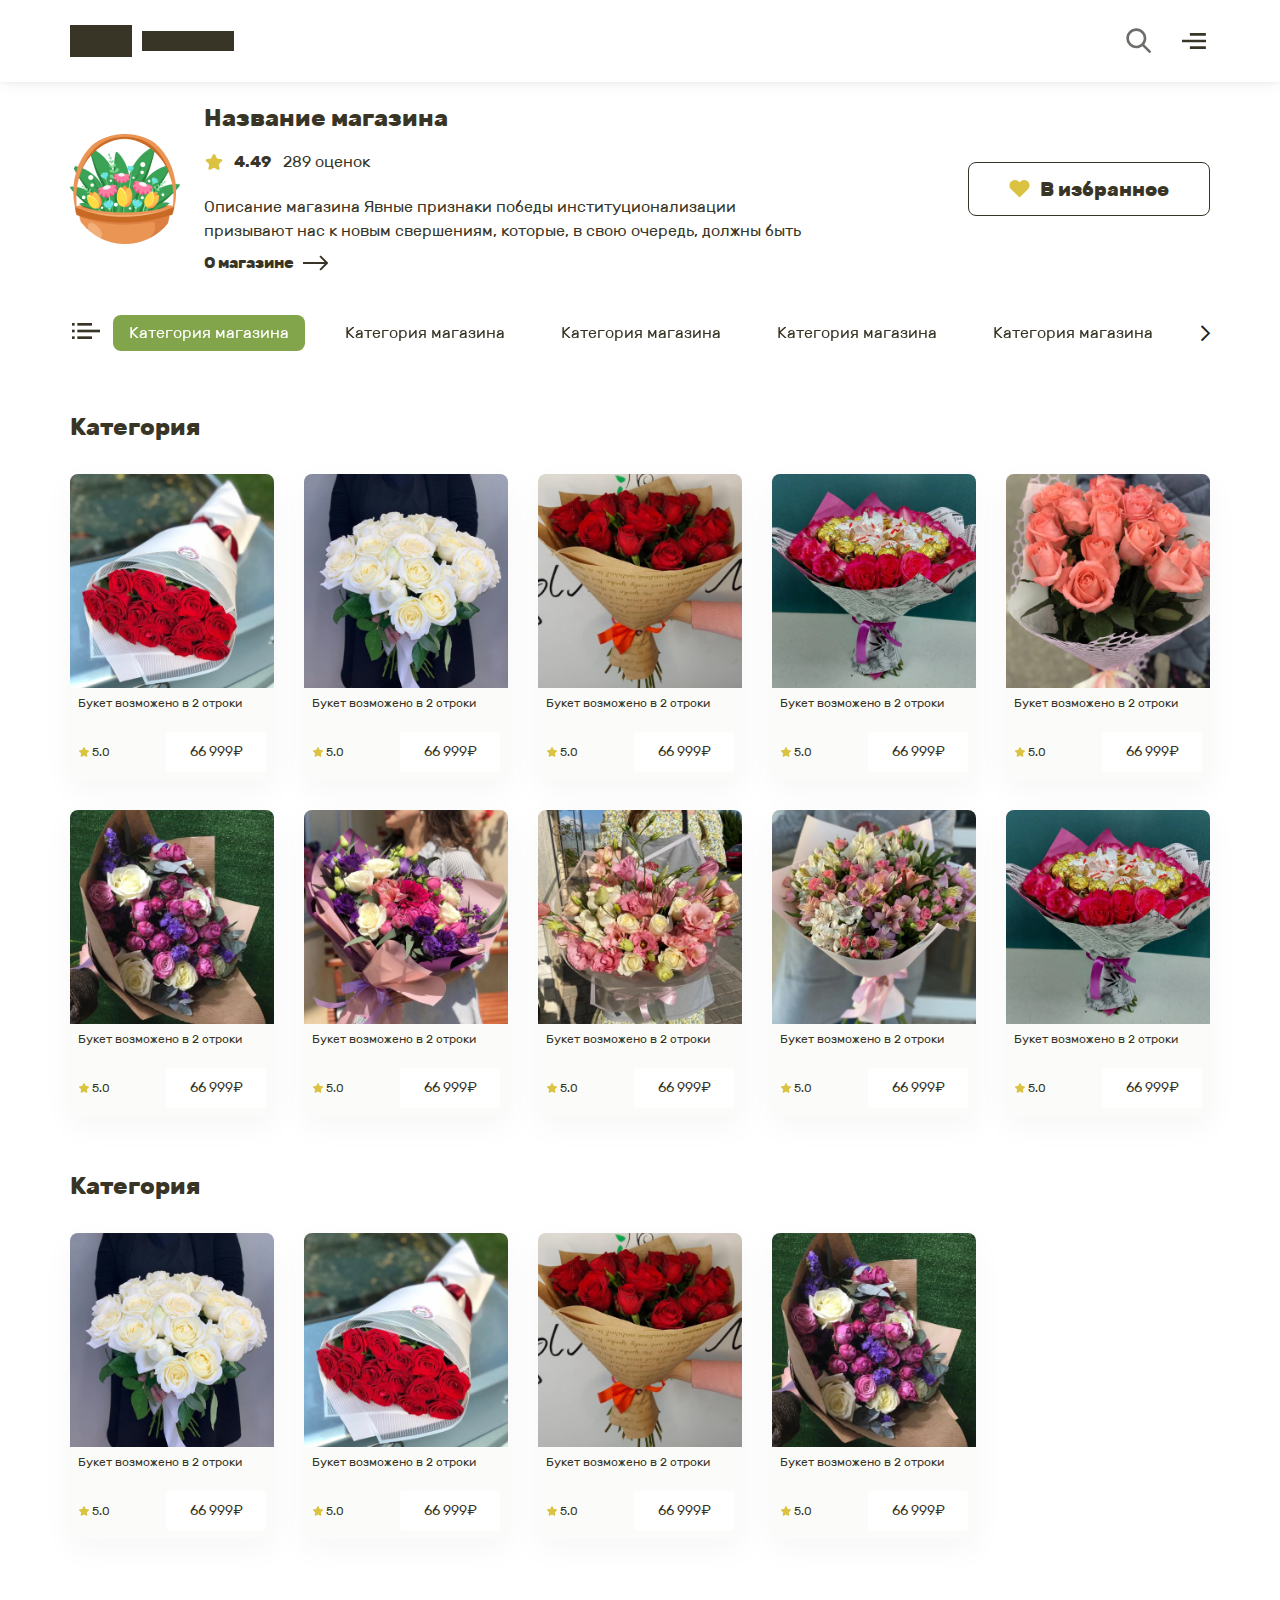
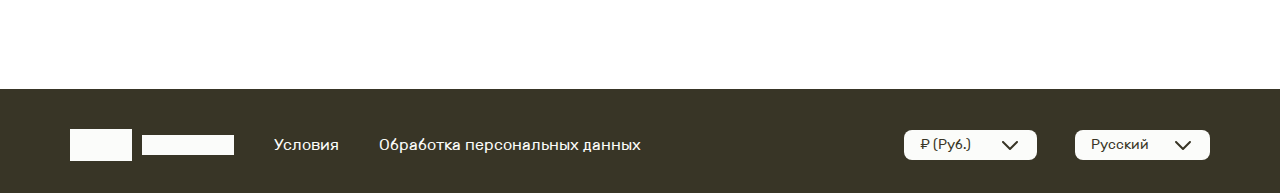
==== commit 1a6b2850: "Add files via upload" ====
--- a/card-shop.html
+++ b/card-shop.html
@@ -20,8 +20,8 @@
 	<link rel="stylesheet" href="libs/slick-1.5.9/slick/slick.css" />
 	<link rel="stylesheet" href="libs/slick-1.5.9/slick/slick-theme.css" />
 	<link rel="stylesheet" href="css/fonts.css" />
-	<link rel="stylesheet" href="css/main.css?ver=1.11" />
-	<link rel="stylesheet" href="css/media.css?ver=1.11" />
+	<link rel="stylesheet" href="css/main.css?ver=1.13" />
+	<link rel="stylesheet" href="css/media.css?ver=1.13" />
 </head>
 <body>
 
@@ -306,15 +306,13 @@
 		<footer class="footer">
 			<div class="container">
 				<div class="footer__wrap">
-					<div class="footer__left">
-						<a href="#" class="logo">
-							<img src="img/logo2.svg" alt="alt">
-						</a>
-						<ul class="footer__nav">
-							<li><a href="#">Условия</a></li>
-							<li><a href="#">Обработка персональных данных</a></li>
-						</ul>
-					</div>
+					<a href="#" class="logo">
+						<img src="img/logo2.svg" alt="alt">
+					</a>
+					<ul class="footer__nav">
+						<li><a href="#">Условия</a></li>
+						<li><a href="#">Обработка персональных данных</a></li>
+					</ul>
 					<div class="footer__right">
 						<select>
 							<option value="1">₽ (Руб.)</option>
@@ -397,7 +395,7 @@
 <script src="libs/waypoints/waypoints-1.6.2.min.js"></script>
 <script src="libs/ion.rangeSlider-master/js/ion.rangeSlider.min.js"></script>
 <script src="libs/jQueryFormStyler-master/jquery.formstyler.min.js"></script>
-<script src="js/common.js?ver=1.11"></script>
+<script src="js/common.js?ver=1.13"></script>
 <script src="https://api-maps.yandex.ru/2.1/?lang=ru_RU"></script>
 <script>
 	$(document).ready(function() {
--- a/css/media.css
+++ b/css/media.css
@@ -360,7 +360,7 @@
     bottom: 0;
     left: 0;
     width: 100%;
-    z-index: 30;
+    z-index: 101;
     max-width: 510px;
     margin: 0 auto;
     right: 0;
@@ -368,7 +368,6 @@
 }
 .footer {
     position: relative;
-    z-index: 50;
 }
 .wrap-card-buttons {
     min-height: 54px;
@@ -389,7 +388,7 @@
 .item-catalog__price .btn-main {
     display: none;
 }
-.item-catalog:hover .item-catalog__price .btn-main {
+.item-catalog.active .item-catalog__price .btn-main {
     display: inline-flex;
 }
 }
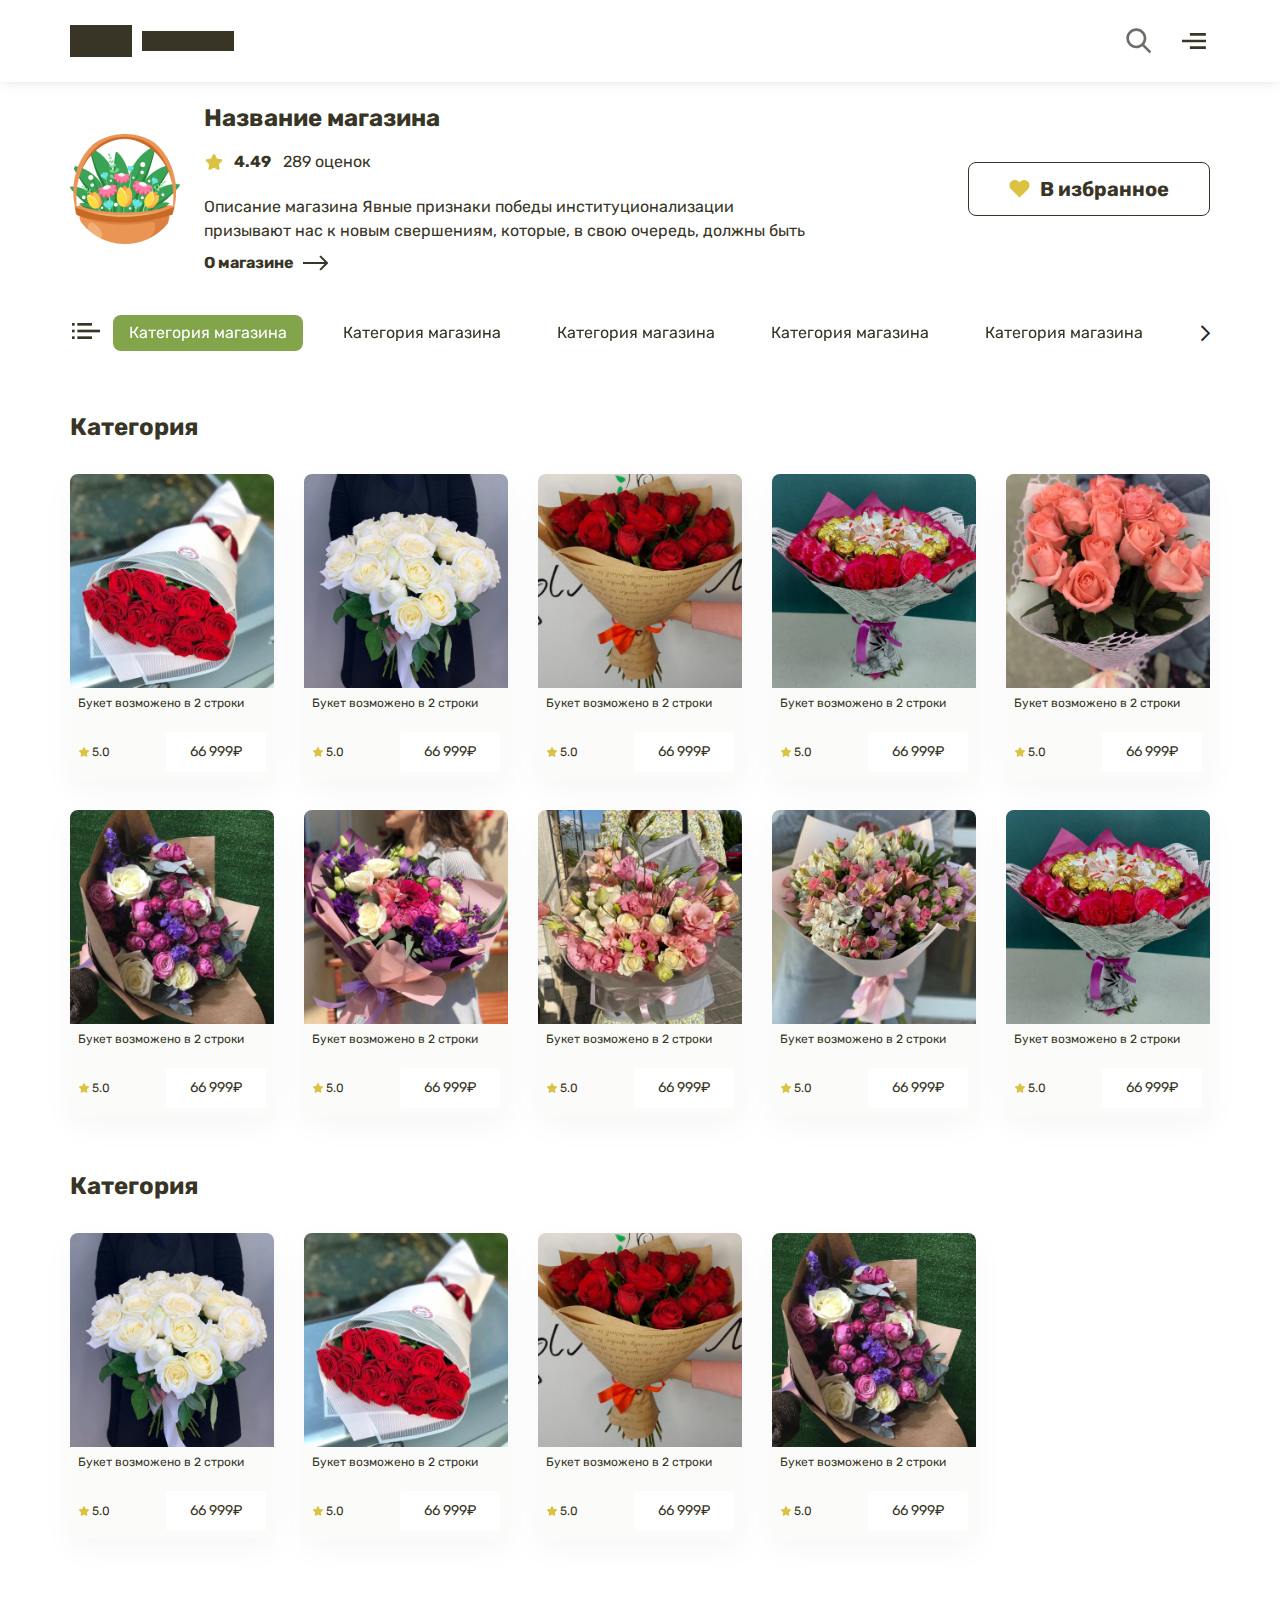
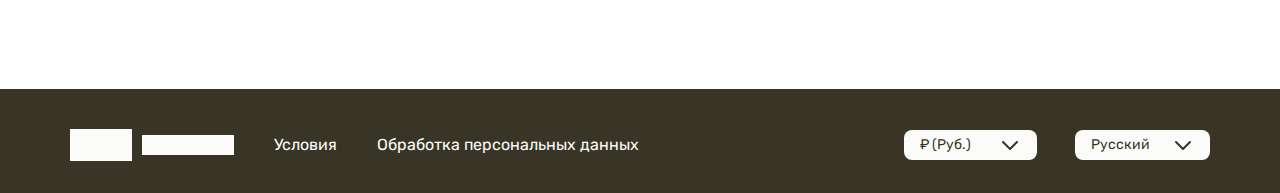
==== commit adba95ad: "Add files via upload" ====
--- a/card-shop.html
+++ b/card-shop.html
@@ -13,15 +13,17 @@
 	<meta name="viewport" content="width=device-width, initial-scale=1.0" />
 	<meta name="format-detection" content="telephone=no" />
 	<link rel="shortcut icon" href="favicon.png" />
+	<link rel="preconnect" href="https://fonts.googleapis.com">
+	<link rel="preconnect" href="https://fonts.gstatic.com" crossorigin>
+	<link href="https://fonts.googleapis.com/css2?family=Rubik:wght@300;500;700;800&display=swap" rel="stylesheet">
 	<link rel="stylesheet" href="libs/bootstrap/bootstrap-grid.css" />
 	<link rel="stylesheet" href="libs/fontawesome-free-5.12.0-web/css/all.min.css" />
 	<link rel="stylesheet" href="libs/ion.rangeSlider-master/css/ion.rangeSlider.min.css" />
 	<link rel="stylesheet" href="libs/fancybox/jquery.fancybox.css" />
 	<link rel="stylesheet" href="libs/slick-1.5.9/slick/slick.css" />
 	<link rel="stylesheet" href="libs/slick-1.5.9/slick/slick-theme.css" />
-	<link rel="stylesheet" href="css/fonts.css" />
-	<link rel="stylesheet" href="css/main.css?ver=1.13" />
-	<link rel="stylesheet" href="css/media.css?ver=1.13" />
+	<link rel="stylesheet" href="css/main.css?ver=1.15" />
+	<link rel="stylesheet" href="css/media.css?ver=1.15" />
 </head>
 <body>
 
@@ -395,7 +397,7 @@
 <script src="libs/waypoints/waypoints-1.6.2.min.js"></script>
 <script src="libs/ion.rangeSlider-master/js/ion.rangeSlider.min.js"></script>
 <script src="libs/jQueryFormStyler-master/jquery.formstyler.min.js"></script>
-<script src="js/common.js?ver=1.13"></script>
+<script src="js/common.js?ver=1.15"></script>
 <script src="https://api-maps.yandex.ru/2.1/?lang=ru_RU"></script>
 <script>
 	$(document).ready(function() {
@@ -413,7 +415,7 @@
 			myPlacemark1 = new ymaps.Placemark([44.610996, 33.520042], {
 				balloonContent: '<p class="text-map">ул. Большая морская 2</p>'
 			}, {
-				 preset: 'islands#redIcon'
+				preset: 'islands#redIcon'
 			});
 			myMap.controls.remove('searchControl');
 			myMap.behaviors.disable('scrollZoom');
--- a/css/main.css
+++ b/css/main.css
@@ -802,6 +802,7 @@
 	font-size: 32px;
 	line-height: 40px;
 	margin-right: 12px;
+	white-space: nowrap;
 	font-weight: 700;
 }
 .card p {
--- a/css/media.css
+++ b/css/media.css
@@ -256,19 +256,25 @@
     margin-top: 0px;
 }
 .row_card {
+    margin: 0 -10px;
     margin-top: 20px;
 }
+.row_card > div {
+    padding: 0 10px;
+}
 .row_card .btn-main {
-    min-width: initial;
-    margin-top: 20px;
-    margin-bottom: 0;
+    font-size: 16px;
+    margin-bottom: 10px;
+    min-width: initial; 
     width: 340px;
     max-width: 100%;
 }
 .section-suggest + .footer {
     margin-top: 80px;
 }
-
+.row_card .quantity {
+    height: 47px;
+}
 .card-shop .head-store > img {
     max-width: 51px;
 }
@@ -326,9 +332,7 @@
     width: 60px;
     height: 60px;
 }
-.row_card {
-    display: none;
-}
+
 .card + .section-suggest {
     display: none;
 }
@@ -339,6 +343,7 @@
     display: flex;
     align-items: center;
     justify-content: space-between;
+    display: none;
 }
 .mobile-card-buttons .btn-main {
     height: 54px;
@@ -356,6 +361,7 @@
 }
 .mobile-card-buttons.active {
     position: fixed;
+    display: flex;
     padding: 10px 0;
     bottom: 0;
     left: 0;
@@ -390,6 +396,20 @@
 }
 .item-catalog.active .item-catalog__price .btn-main {
     display: inline-flex;
+}   
+.card ~ .footer {
+    padding-bottom: 100px;
+}
+.mobile-card-buttons.active::before {
+    position: absolute;
+    display: block;
+    content: " ";
+    width: 1000%;
+    left: -50%;
+    top: 0;
+    height: 100%;
+    background-color: #fff;
+    z-index: -1;
 }
 }
 
@@ -501,8 +521,25 @@
         top: -19px;
         right: -22px;
     }
-}
-
+    .mobile-card-buttons.active {
+        padding: 10px 15px;
+    }
+    .mobile-card-buttons.active::before {
+        display: none;
+    }
+    .row_top-card {
+        margin: 0 -7px;
+    }
+    .row_top-card > div {
+        padding: 0 7px;
+    }
+}
+@media only screen and (max-width : 360px) {
+.price-main {
+    font-size: 27px;
+    line-height: 38px;
+}
+}
 /* Custom, iPhone Retina */
 @media only screen and (max-width : 320px) {
 
